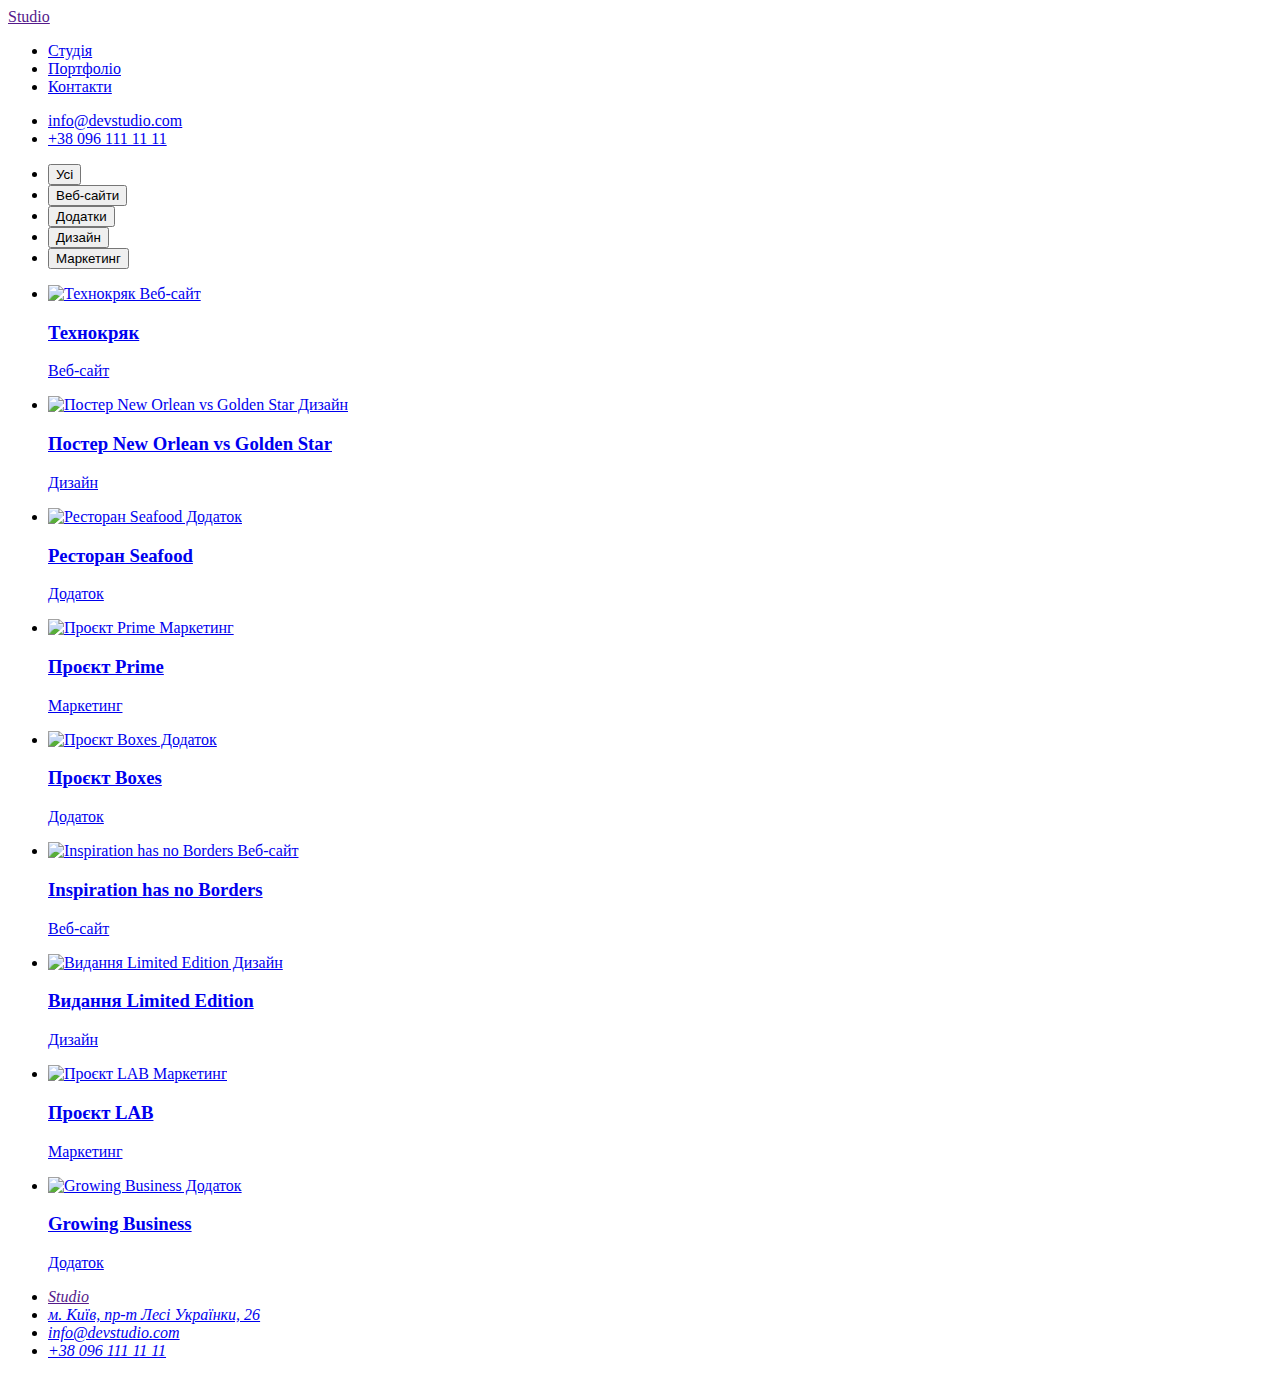
==== portfolio.html @ 8df1107f "Create portfolio.html" ====
<!DOCTYPE html> 
<html lang="uk-UA">
    <head>
        <meta charset="UTF-8"> 
        <meta http-equiv="X-UA-Compatible" content="IE=edge">
        <meta name="viewport" content="width=device-width, initial-scale=1.0">
        <link rel="stylesheet" href="css/styles.css">
        <link href="https://fonts.googleapis.com/css2?family=Raleway:wght@700&family=Roboto:wght@400;500;700;900&display=swap" rel="stylesheet">
        <title>Web Studio (Version 2.1)</title>
    </head>
    <body>
        <header class="upper-line"> 
            <div class="container">
                <a class="upper-button" href="">Studio</a> 
                <nav>
                    <ul class="upper-nav"> 
                        <li><a href="index.html" class="underline-remover" >Студія</a></li>
                        <li><a href="portfolio.html" aria-current="page" class="underline-remover">Портфоліо</a></li>
                        <li><a href="#" class="underline-remover" id="upper-nav-last">Контакти</a></li>
                    </ul>
                </nav>
                <ul class="upper-contact">
                    <li><a href="mailto:info@devstudio.com" class="underline-remover">info@devstudio.com</a></li>
                    <li><a href="tel:+380961111111" class="underline-remover">+38 096 111 11 11</a></li>                
                </ul>
            </div>
        </header>
        <main class="section"> 
            <ul class="main-buttons">
                <li><button type="button">Усі</button></li>
                <li><button type="button">Веб-сайти</button></li>
                <li><button type="button">Додатки</button></li> 
                <li><button type="button">Дизайн</button></li> 
                <li><button type="button">Маркетинг</button></li> 
            </ul>
            <div class="main-pic">
                <div class="container">
                    <ul class="main-pic-list">
                        <li>
                            <a href="#">
                                <img src="images/project_1.jpg" alt="Технокряк Веб-сайт" width="370" height="294">
                                <div>
                                    <h3>Технокряк</h3>
                                    <p>Веб-сайт</p>                                
                                </div>
                            </a>
                        </li>
                        <li>   
                            <a href="#">           
                                <img src="images/project_2.jpg" alt="Постер New Orlean vs Golden Star Дизайн" width="370" height="294">
                                <div>
                                
                                    <h3>Постер New Orlean vs Golden Star</h3>
                                    <p>Дизайн</p>                                                  
                                </div>
                            </a>                                             
                        </li>
                        <li>
                            <a href="#"> 
                                <img src="images/project_3.jpg" alt="Ресторан Seafood Додаток" width="370" height="294">
                                <div>                               
                                        <h3>Ресторан Seafood</h3>
                                        <p>Додаток</p>                                               
                                </div>
                            </a>                    
                        </li>
                        <li>
                            <a href="#"> 
                                <img src="images/project_4.jpg" alt="Проєкт Prime Маркетинг" width="370" height="294">
                                <div>                                
                                        <h3>Проєкт Prime</h3>
                                        <p>Маркетинг</p>                                                 
                                </div>
                            </a>                    
                        </li>
                        <li>
                            <a href="#"> 
                                <img src="images/project_5.jpg" alt="Проєкт Boxes Додаток" width="370" height="294">
                                <div>                              
                                        <h3>Проєкт Boxes</h3>
                                        <p>Додаток</p>                            
                                </div>  
                            </a>                  
                        </li>
                        <li>
                            <a href="#"> 
                                <img src="images/project_6.jpg" alt="Inspiration has no Borders Веб-сайт" width="370" height="294">
                                <div>                           
                                        <h3>Inspiration has no Borders</h3>
                                        <p>Веб-сайт</p>                            
                                </div>
                            </a>                    
                        </li>
                        <li>
                            <a href="#"> 
                                <img src="images/project_7.jpg" alt="Видання Limited Edition Дизайн" width="370" height="294">
                                <div>
                                        <h3>Видання Limited Edition</h3>
                                        <p>Дизайн</p>
                                </div>
                            </a>                    
                        </li>
                        <li>
                            <a href="#"> 
                                <img src="images/project_8.jpg" alt="Проєкт LAB Маркетинг" width="370" height="294">
                                <div>                                
                                        <h3>Проєкт LAB</h3>
                                        <p>Маркетинг</p>                                    
                                </div>
                            </a>                    
                        </li>
                        <li>
                            <a href="#"> 
                                <img src="images/project_9.jpg" alt="Growing Business Додаток" width="370" height="294">
                                <div>                                    
                                        <h3>Growing Business</h3>
                                        <p>Додаток</p>                                    
                                </div>
                            </a>                    
                        </li>
                    </ul>
                </div>
            </div>
        </main>
        <footer class="bottom-line">
            <div class="container">
                <address>
                    <ul class="bottom-contact">
                        <li><a href="" class="bottom-button" >Studio</a></li>
                        <li><a class="bottom-contact-colour-white" href="https://www.google.com/maps/place/%D0%B1%D1%83%D0%BB%D1%8C%D0%B2%D0%B0%D1%80+%D0%9B%D0%B5%D1%81%D1%96+%D0%A3%D0%BA%D1%80%D0%B0%D1%97%D0%BD%D0%BA%D0%B8,+26,+%D0%9A%D0%B8%D1%97%D0%B2,+02000/data=!4m2!3m1!1s0x40d4cf0e033ecbe9:0x57a4dffefec77da0?sa=X&ved=2ahUKEwje3Nikyr7_AhUnposKHWtIDUwQ8gF6BAgIEAI">м. Київ, пр-т Лесі Українки, 26</a></li>
                        <li><a class="bottom-contact-colour-grey" href="mailto:info@devstudio.com" class="underline-remover">info@devstudio.com</a></li>
                        <li><a class="bottom-contact-colour-grey" href="tel:+380961111111">+38 096 111 11 11</a></li>
                    </ul>
                </address> 
            </div>            
        </footer> 
    </body>
</html>
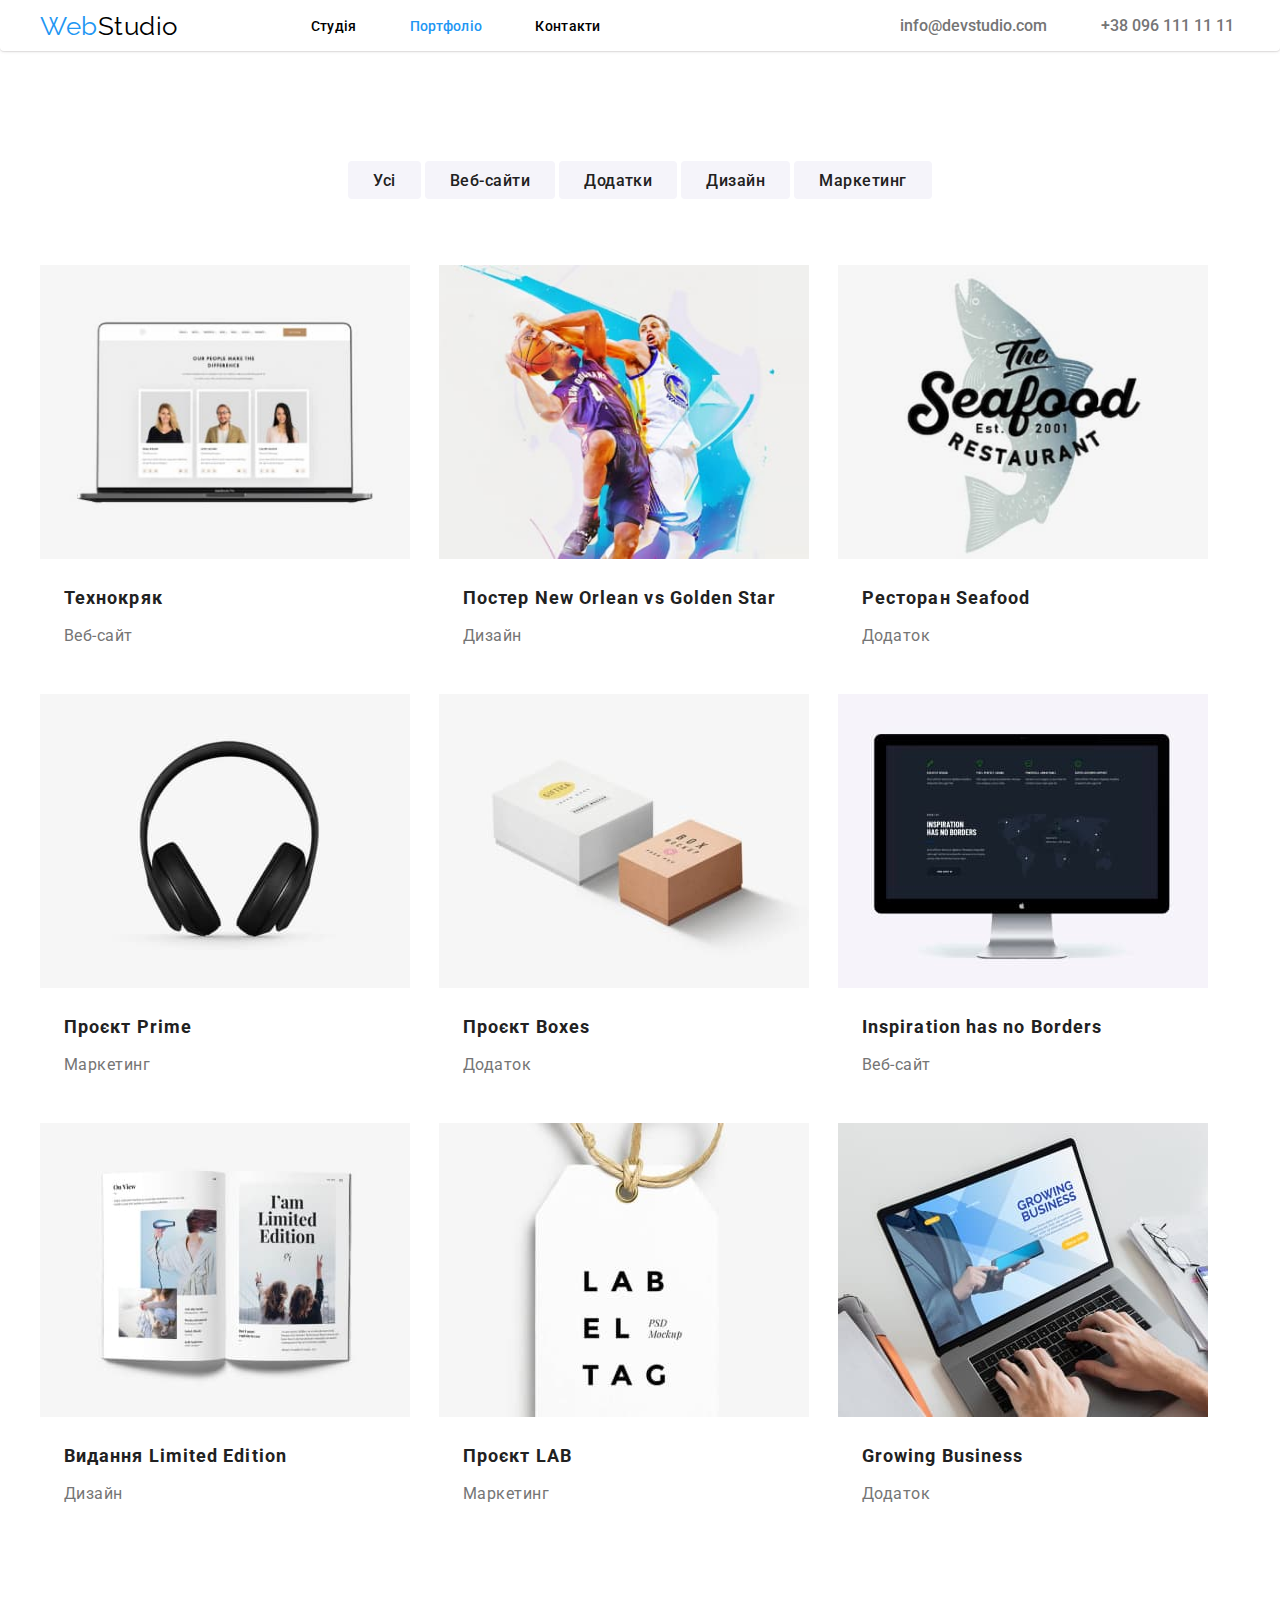
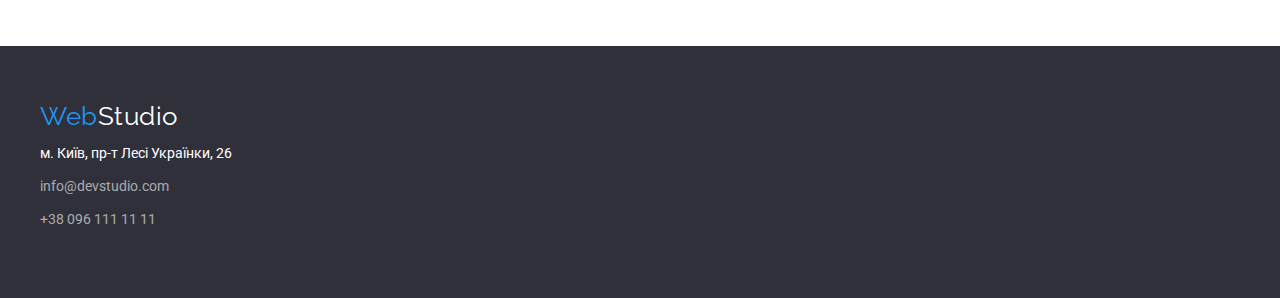
==== commit 5dfeb2a5: "Update portfolio.html" ====
--- a/portfolio.html
+++ b/portfolio.html
@@ -128,7 +128,7 @@
                     <ul class="bottom-contact">
                         <li><a href="" class="bottom-button" >Studio</a></li>
                         <li><a class="bottom-contact-colour-white" href="https://www.google.com/maps/place/%D0%B1%D1%83%D0%BB%D1%8C%D0%B2%D0%B0%D1%80+%D0%9B%D0%B5%D1%81%D1%96+%D0%A3%D0%BA%D1%80%D0%B0%D1%97%D0%BD%D0%BA%D0%B8,+26,+%D0%9A%D0%B8%D1%97%D0%B2,+02000/data=!4m2!3m1!1s0x40d4cf0e033ecbe9:0x57a4dffefec77da0?sa=X&ved=2ahUKEwje3Nikyr7_AhUnposKHWtIDUwQ8gF6BAgIEAI">м. Київ, пр-т Лесі Українки, 26</a></li>
-                        <li><a class="bottom-contact-colour-grey" href="mailto:info@devstudio.com" class="underline-remover">info@devstudio.com</a></li>
+                        <li><a class="bottom-contact-colour-grey" href="mailto:info@devstudio.com">info@devstudio.com</a></li>
                         <li><a class="bottom-contact-colour-grey" href="tel:+380961111111">+38 096 111 11 11</a></li>
                     </ul>
                 </address> 
--- a/css/styles.css
+++ b/css/styles.css
@@ -0,0 +1,355 @@
+/*  Global  */
+body{
+    font-family: 'Roboto', sans-serif;
+    color: var(--black-color);
+    margin: 0;
+    padding: 0;
+    border: 0;
+}
+:root{
+ --main-color: rgba(33, 150, 243, 1);
+ --white-color: #ffffff;
+ --black-color: #000000;
+ --black-grey-color: #212121;
+ --white-grey-color: #757575;
+ --white-bg-color: #F5F4FA;
+ --black-bg-color: #2F303A;
+ --active-button-color: #005ca7;
+}
+h2{ 
+    font-weight: 700;
+    font-size: 36px;
+    line-height: 42px;
+    text-align: center;
+    letter-spacing: 0.03em;
+    color: var(--grey-color)
+}
+
+.container{
+    width: 1200px;
+    display: flex;
+    align-items: center;
+}
+.section{
+    padding:94px 0 94px 0;
+}
+
+/*  Header   */
+.upper-line{
+    position: relative;
+    width: 100%;
+    display: flex;
+    justify-content: center;
+    align-items: center;
+    background: var(--white-color);
+    box-shadow: 0px 1px 3px rgba(90, 77, 77, 0.12), 0px 1px 1px #ECECEC;;
+    border-radius: 0px 0px 4px 4px;
+    
+}
+.upper-button{
+    font-family: 'Raleway';
+    margin-right: 93px;
+    font-size: 26px;
+    text-decoration: none;
+    letter-spacing: 0.02em;
+    color: var(--black-color);
+}
+.upper-button:before {
+    content: 'Web';
+    font-size: 26px;
+    color: var(--main-color);
+}
+
+.upper-nav{
+    font-weight: 500;
+    font-weight: 500;
+    font-size: 14px;
+    letter-spacing: 0.02em;
+}
+.upper-nav li
+{
+    display: flex;
+    display: inline-block;
+    margin-right: 50px;
+}
+.upper-nav li a
+{
+    text-decoration: none;
+    color: var(--black-color);
+}
+.upper-nav li a:hover
+{
+    color: var(--main-color);
+}
+.upper-nav li:last-child a
+{
+    margin-right: 159px;
+}
+.upper-contact
+{
+    font-weight: 500;
+}
+.upper-contact li
+{
+    display: inline-block;
+    margin-left: 50px;
+}
+.upper-contact li a
+{
+    text-decoration: none;
+    color: rgba(117, 117, 117, 1);
+}
+.upper-contact li a:hover
+{
+    color: var(--main-color);
+}
+.underline-remover[aria-current="page"]{
+    color: var(--main-color);
+}
+
+/*  Footer  */
+.bottom-line{
+    display: flex;
+    justify-content: center;
+    align-items: center;
+    width: 100%;
+    height: 252px;
+    background: var(--black-bg-color);
+}
+.bottom-button{
+    font-family: 'Raleway', sans-serif;
+    font-size: 26px;
+    text-decoration: none;
+    letter-spacing: 0.02em;
+    color:  var(--white-color);
+}
+.bottom-button:before {
+    content: 'Web';
+    font-size: 26px;
+    color: var(--main-color);
+}
+.bottom-contact{
+    margin: 0;
+    padding: 0;
+    font-style: normal;
+    list-style-type: none; 
+    color: rgba(255, 255, 255, 0.6);
+}
+.bottom-contact li{
+    font-style: normal;
+    font-weight: 400;
+    font-size: 14px;
+    line-height: 24px;
+    list-style-type: none; 
+    padding-bottom: 9px;
+}
+.bottom-contact-colour-white{
+    color: rgb(255, 255, 255);
+    text-decoration: none;
+}
+.bottom-contact-colour-grey{
+    color: rgba(255, 255, 255, 0.6);
+    text-decoration: none;
+}
+
+/*     index.html      */
+
+.center{
+    position: relative;
+    align-items: center;
+    justify-content: center;
+    background: var(--black-bg-color);
+    text-align: center;  
+    margin-top: -30px;
+}
+.center-title{
+    font-weight: 900;
+    font-size: 44px;
+    line-height: 1.4;
+    white-space: pre;
+    padding-top: 200px;
+    letter-spacing: 0.06em;
+    text-transform: uppercase;
+    color:  var(--white-color);
+}
+.center-button{
+    position: relative;
+    font-family: 'Roboto', sans-serif;
+    font-size: 15px;
+    font-weight: 700;
+    letter-spacing: 0.06em;
+    border: none;
+    box-shadow: 0px 4px 4px rgba(0, 0, 0, 0.15);
+    color:  var(--white-color);
+    width: 216px;
+    height: 50px;
+    margin-bottom: 200px;
+    background: var(--main-color);
+    border-radius: 4px;
+    cursor: pointer;
+}
+.center-button:active{
+    background: var(--active-button-color);
+    box-shadow: 0px 3px 1px rgba(0, 0, 0, 0.1), 0px 1px 2px rgba(0, 0, 0, 0.08), 0px 2px 2px rgba(0, 0, 0, 0.12);
+    color:  var(--white-color);
+}
+.content{
+    display: flex;
+    align-items: center;
+    justify-content: center;
+    list-style-type: none;
+}
+.content-list{
+    align-items: start;
+    padding: 0;
+    margin: 0;
+}
+.content-list li:not(:last-child){
+    margin-right: 30px;
+}
+.content-list li h3{
+    font-weight: 700;
+    font-size: 14px;
+    line-height: 1;
+    letter-spacing: 0.03em;
+    color: var(--grey-color)
+}
+.content-list li p{
+    font-weight: 400;
+    font-size: 14px;
+    line-height: 1.8;
+    letter-spacing: 0.03em;
+    color: var(--white-grey-color);
+}
+
+.pictures-work{
+    display: flex;
+    justify-content: center;
+    margin: 0;
+}
+.pictures-work-list{
+    list-style-type: none;
+    margin: 0;
+    padding: 0;
+
+}
+.pictures-work-list li:not(:last-child){
+    margin-right: auto;
+}
+.section-workers{
+    background: var(--white-bg-color);
+}
+.workers{
+    display: flex;
+    align-items: center;
+    justify-content: center;
+    list-style-type: none;
+}
+.workers-list{
+    padding: 0;
+    margin: 0;
+    list-style-type: none;
+}
+
+.workers-list li{
+    box-shadow: 0px 1px 3px rgba(0, 0, 0, 0.12), 0px 1px 1px rgba(0, 0, 0, 0.14), 0px 2px 1px rgba(0, 0, 0, 0.2);
+    border-radius: 0px 0px 4px 4px;
+    background:  var(--white-color);
+    display: inline-block;
+    text-align: center;
+}
+.workers-list li:not(:last-child){
+    margin-right: auto;
+}
+.workers-list li h3{
+    color: var(--black-grey-color);
+    font-size: 16px;
+    font-weight: 500;
+    letter-spacing: 0.48px; 
+}
+.workers-list li p{
+    color: var(--white-grey-color);
+    font-size: 16px;
+    letter-spacing: 0.48px 
+}
+
+/*       portpolio.html          */
+
+
+.main-buttons{
+    text-align: center;
+    padding: 0 0 50px 0;
+}
+.content-list{
+    list-style-type: none;
+}
+.main-buttons li{
+    width: auto; 
+    display: inline-block;
+}
+.main-buttons li button{
+    font-family: 'Roboto', sans-serif; 
+    width: auto;
+    height: 38px;
+    padding-right: 25px;
+    padding-left: 25px;
+    background: var(--white-bg-color);
+    border-radius: 4px;
+    cursor: pointer;
+    border: none;
+    font-weight: 500;
+    font-size: 16px;
+    text-align: center;    
+    letter-spacing: 0.48px;
+    color: var(--black-grey-color); 
+}
+.main-buttons button:hover{
+    background: var(--main-color);
+    box-shadow: 0px 3px 1px rgba(0, 0, 0, 0.1), 0px 1px 2px rgba(0, 0, 0, 0.08), 0px 2px 2px rgba(0, 0, 0, 0.12);
+    color:  var(--white-color);
+}
+.main-buttons button:active{
+    background: var(--active-button-color);
+    box-shadow: 0px 3px 1px rgba(0, 0, 0, 0.1), 0px 1px 2px rgba(0, 0, 0, 0.08), 0px 2px 2px rgba(0, 0, 0, 0.12);
+    color:  var(--white-color);
+}
+
+.main-pic{
+    display: flex;
+    align-items: center;
+    justify-content: center;
+}
+.main-pic-list{
+    list-style-type: none;
+    padding: 0;
+    margin: 0;
+}
+.main-pic-list li{
+    display: inline-block;
+    border-radius: 0px 0px 4px 4px;
+    background:  var(--white-color);
+    margin-right: 25px;
+    margin-bottom: 25px;
+}
+
+.main-pic-list li a div{
+    text-align: left;
+    margin: 24px; 
+}
+.main-pic-list li a div h3{
+    font-family: 'Roboto', sans-serif;
+    color: var(--black-grey-color);
+    font-size: 18px;
+    font-weight: 700;
+    letter-spacing: 1.08px; 
+}
+.main-pic-list li a div p{
+    font-family: 'Roboto', sans-serif;
+    color: var(--white-grey-color);
+    font-size: 16px;
+    letter-spacing: 0.48px; 
+}
+.main-pic-list li a{
+    font-family: 'Roboto', sans-serif;
+    text-decoration: none;
+}
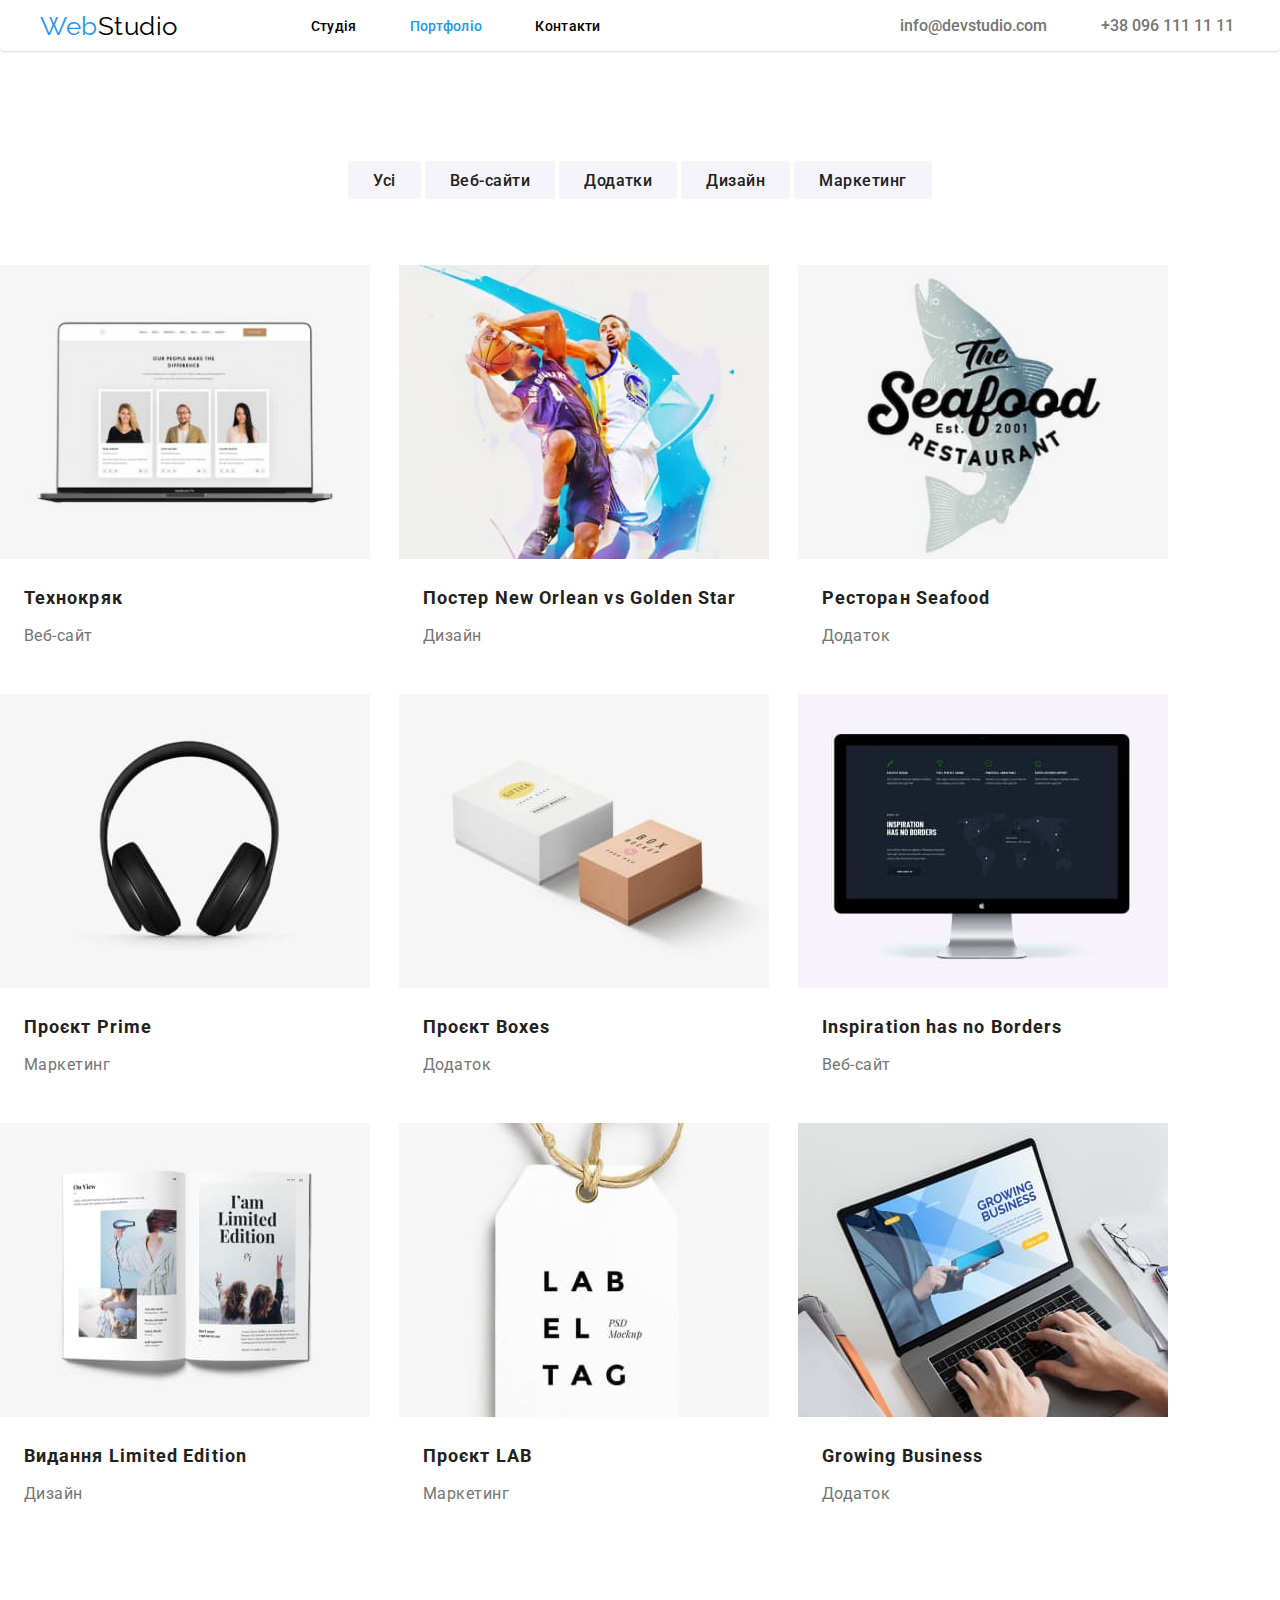
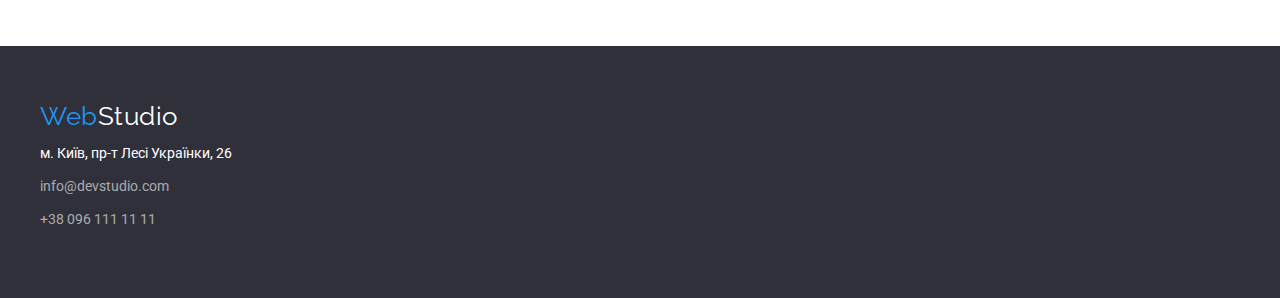
==== commit 1d72eaf2: "Update portfolio.html" ====
--- a/portfolio.html
+++ b/portfolio.html
@@ -10,7 +10,7 @@
     </head>
     <body>
         <header class="upper-line"> 
-            <div class="container">
+            <div class="container flex-inline">
                 <a class="upper-button" href="">Studio</a> 
                 <nav>
                     <ul class="upper-nav"> 
@@ -26,16 +26,15 @@
             </div>
         </header>
         <main class="section"> 
-            <ul class="main-buttons">
+            <ul class="main-buttons ">
                 <li><button type="button">Усі</button></li>
                 <li><button type="button">Веб-сайти</button></li>
                 <li><button type="button">Додатки</button></li> 
                 <li><button type="button">Дизайн</button></li> 
                 <li><button type="button">Маркетинг</button></li> 
             </ul>
-            <div class="main-pic">
-                <div class="container">
-                    <ul class="main-pic-list">
+                <div class="container ">
+                    <ul class="main-pic-list flex-list-warp">
                         <li>
                             <a href="#">
                                 <img src="images/project_1.jpg" alt="Технокряк Веб-сайт" width="370" height="294">
@@ -120,7 +119,6 @@
                         </li>
                     </ul>
                 </div>
-            </div>
         </main>
         <footer class="bottom-line">
             <div class="container">
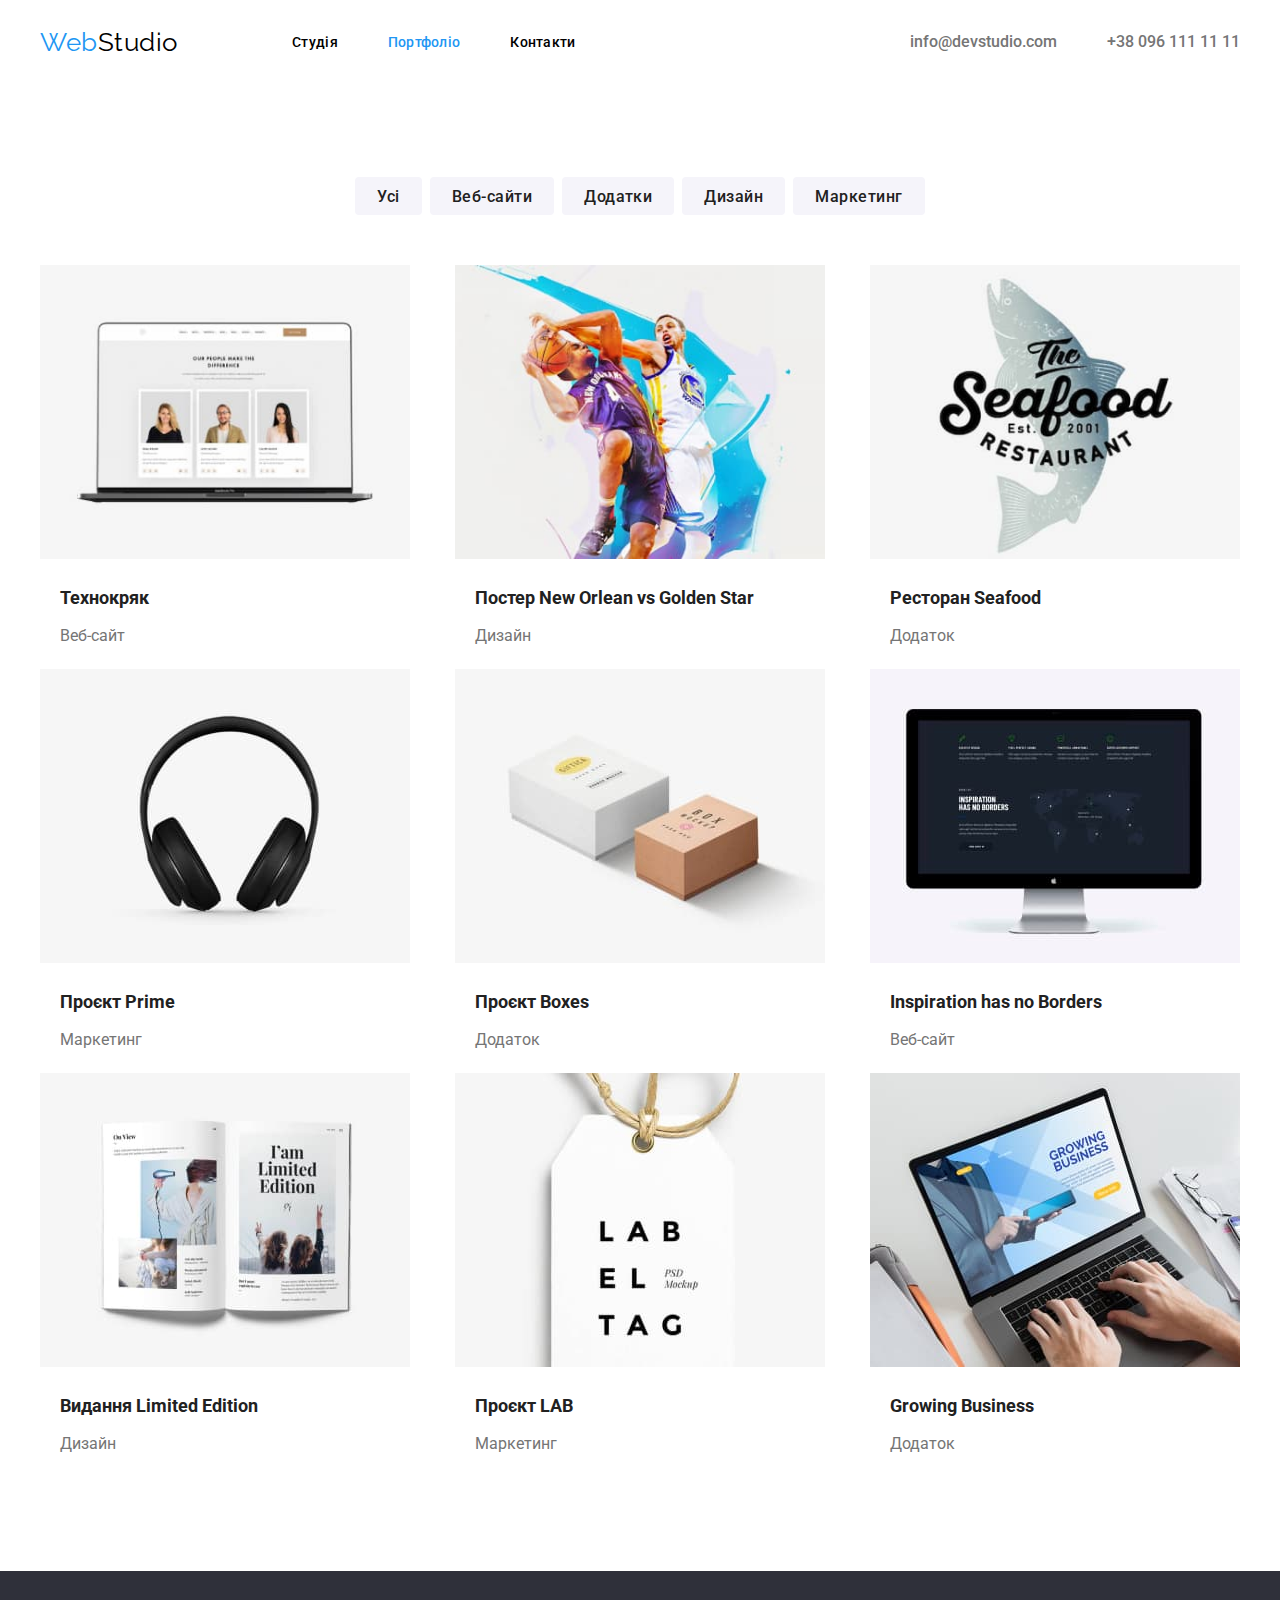
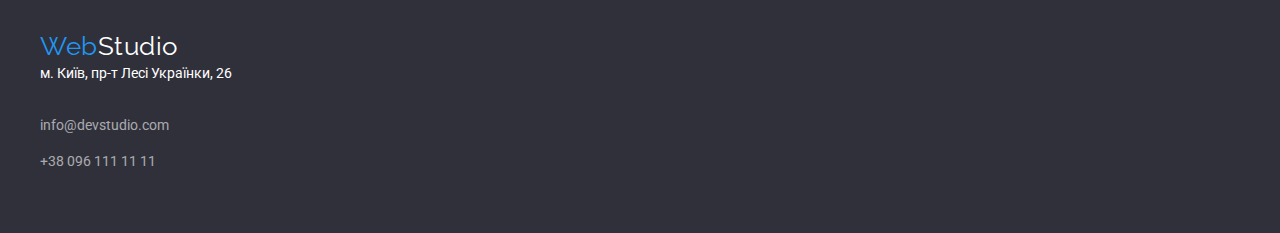
==== commit c9d34068: "Update portfolio.html" ====
--- a/portfolio.html
+++ b/portfolio.html
@@ -25,15 +25,18 @@
                 </ul>
             </div>
         </header>
-        <main class="section"> 
-            <ul class="main-buttons ">
-                <li><button type="button">Усі</button></li>
-                <li><button type="button">Веб-сайти</button></li>
-                <li><button type="button">Додатки</button></li> 
-                <li><button type="button">Дизайн</button></li> 
-                <li><button type="button">Маркетинг</button></li> 
-            </ul>
-                <div class="container ">
+        <main> 
+            <section class="section ">
+                <div class="container">
+                    <ul class="main-buttons ">
+                        <li><button type="button">Усі</button></li>
+                        <li><button type="button">Веб-сайти</button></li>
+                        <li><button type="button">Додатки</button></li> 
+                        <li><button type="button">Дизайн</button></li> 
+                        <li><button type="button">Маркетинг</button></li> 
+                    </ul>
+                </div>
+                <div class="container">
                     <ul class="main-pic-list flex-list-warp">
                         <li>
                             <a href="#">
@@ -47,8 +50,7 @@
                         <li>   
                             <a href="#">           
                                 <img src="images/project_2.jpg" alt="Постер New Orlean vs Golden Star Дизайн" width="370" height="294">
-                                <div>
-                                
+                                <div>                
                                     <h3>Постер New Orlean vs Golden Star</h3>
                                     <p>Дизайн</p>                                                  
                                 </div>
@@ -58,8 +60,8 @@
                             <a href="#"> 
                                 <img src="images/project_3.jpg" alt="Ресторан Seafood Додаток" width="370" height="294">
                                 <div>                               
-                                        <h3>Ресторан Seafood</h3>
-                                        <p>Додаток</p>                                               
+                                    <h3>Ресторан Seafood</h3>
+                                    <p>Додаток</p>                                               
                                 </div>
                             </a>                    
                         </li>
@@ -67,8 +69,8 @@
                             <a href="#"> 
                                 <img src="images/project_4.jpg" alt="Проєкт Prime Маркетинг" width="370" height="294">
                                 <div>                                
-                                        <h3>Проєкт Prime</h3>
-                                        <p>Маркетинг</p>                                                 
+                                    <h3>Проєкт Prime</h3>
+                                    <p>Маркетинг</p>                                                 
                                 </div>
                             </a>                    
                         </li>
@@ -76,8 +78,8 @@
                             <a href="#"> 
                                 <img src="images/project_5.jpg" alt="Проєкт Boxes Додаток" width="370" height="294">
                                 <div>                              
-                                        <h3>Проєкт Boxes</h3>
-                                        <p>Додаток</p>                            
+                                    <h3>Проєкт Boxes</h3>
+                                    <p>Додаток</p>                            
                                 </div>  
                             </a>                  
                         </li>
@@ -85,8 +87,8 @@
                             <a href="#"> 
                                 <img src="images/project_6.jpg" alt="Inspiration has no Borders Веб-сайт" width="370" height="294">
                                 <div>                           
-                                        <h3>Inspiration has no Borders</h3>
-                                        <p>Веб-сайт</p>                            
+                                    <h3>Inspiration has no Borders</h3>
+                                    <p>Веб-сайт</p>                            
                                 </div>
                             </a>                    
                         </li>
@@ -94,8 +96,8 @@
                             <a href="#"> 
                                 <img src="images/project_7.jpg" alt="Видання Limited Edition Дизайн" width="370" height="294">
                                 <div>
-                                        <h3>Видання Limited Edition</h3>
-                                        <p>Дизайн</p>
+                                    <h3>Видання Limited Edition</h3>
+                                    <p>Дизайн</p>
                                 </div>
                             </a>                    
                         </li>
@@ -103,8 +105,8 @@
                             <a href="#"> 
                                 <img src="images/project_8.jpg" alt="Проєкт LAB Маркетинг" width="370" height="294">
                                 <div>                                
-                                        <h3>Проєкт LAB</h3>
-                                        <p>Маркетинг</p>                                    
+                                    <h3>Проєкт LAB</h3>
+                                    <p>Маркетинг</p>                                    
                                 </div>
                             </a>                    
                         </li>
@@ -112,19 +114,20 @@
                             <a href="#"> 
                                 <img src="images/project_9.jpg" alt="Growing Business Додаток" width="370" height="294">
                                 <div>                                    
-                                        <h3>Growing Business</h3>
-                                        <p>Додаток</p>                                    
+                                    <h3>Growing Business</h3>
+                                    <p>Додаток</p>                                    
                                 </div>
                             </a>                    
                         </li>
                     </ul>
                 </div>
+            </section>
         </main>
         <footer class="bottom-line">
-            <div class="container">
+            <div class="container flex-column-inline">
+                <a href="" class="bottom-button">Studio</a>
                 <address>
                     <ul class="bottom-contact">
-                        <li><a href="" class="bottom-button" >Studio</a></li>
                         <li><a class="bottom-contact-colour-white" href="https://www.google.com/maps/place/%D0%B1%D1%83%D0%BB%D1%8C%D0%B2%D0%B0%D1%80+%D0%9B%D0%B5%D1%81%D1%96+%D0%A3%D0%BA%D1%80%D0%B0%D1%97%D0%BD%D0%BA%D0%B8,+26,+%D0%9A%D0%B8%D1%97%D0%B2,+02000/data=!4m2!3m1!1s0x40d4cf0e033ecbe9:0x57a4dffefec77da0?sa=X&ved=2ahUKEwje3Nikyr7_AhUnposKHWtIDUwQ8gF6BAgIEAI">м. Київ, пр-т Лесі Українки, 26</a></li>
                         <li><a class="bottom-contact-colour-grey" href="mailto:info@devstudio.com">info@devstudio.com</a></li>
                         <li><a class="bottom-contact-colour-grey" href="tel:+380961111111">+38 096 111 11 11</a></li>
--- a/css/styles.css
+++ b/css/styles.css
@@ -2,19 +2,19 @@
 body{
     font-family: 'Roboto', sans-serif;
     color: var(--black-color);
-    margin: 0;
-    padding: 0;
-    border: 0;
+    margin: 0px;
+    padding: 0px;
+    border: 0px;
 }
 :root{
- --main-color: rgba(33, 150, 243, 1);
- --white-color: #ffffff;
- --black-color: #000000;
- --black-grey-color: #212121;
- --white-grey-color: #757575;
- --white-bg-color: #F5F4FA;
- --black-bg-color: #2F303A;
- --active-button-color: #005ca7;
+    --main-color: rgba(33, 150, 243, 1);
+    --white-color: #ffffff;
+    --black-color: #000000;
+    --black-grey-color: #212121;
+    --white-grey-color: #757575;
+    --white-bg-color: #F5F4FA;
+    --black-bg-color: #2F303A;
+    --active-button-color: #005ca7;
 }
 h2{ 
     font-weight: 700;
@@ -22,33 +22,47 @@
     line-height: 42px;
     text-align: center;
     letter-spacing: 0.03em;
-    color: var(--grey-color)
+    color: var(--grey-color);
+    padding: 0;
+    margin: 0 0 50px 0;
 }
 
 .container{
     width: 1200px;
-    display: flex;
+    padding: 0 15px;
+    margin: 0 auto;
+}
+.flex-inline{
+    display: flex;
+    justify-content: space-between;
     align-items: center;
 }
+.flex-column{
+    display: flex;
+    align-items: center;
+    flex-direction: column;
+}
+.flex-list-warp{
+    display: flex;
+    align-items: center;
+    flex-wrap: wrap;
+}
+
+
 .section{
-    padding:94px 0 94px 0;
+    padding: 94px 0;
 }
 
 /*  Header   */
 .upper-line{
-    position: relative;
-    width: 100%;
-    display: flex;
-    justify-content: center;
-    align-items: center;
+    padding: 0;
+    margin: 0;
     background: var(--white-color);
-    box-shadow: 0px 1px 3px rgba(90, 77, 77, 0.12), 0px 1px 1px #ECECEC;;
-    border-radius: 0px 0px 4px 4px;
-    
 }
 .upper-button{
     font-family: 'Raleway';
-    margin-right: 93px;
+    padding: 23px 0;
+    margin-right: 0;
     font-size: 26px;
     text-decoration: none;
     letter-spacing: 0.02em;
@@ -61,41 +75,48 @@
 }
 
 .upper-nav{
-    font-weight: 500;
+    display: flex;
+    padding: 0;
+    margin: 0;
     font-weight: 500;
     font-size: 14px;
-    letter-spacing: 0.02em;
+    letter-spacing: 0.02em;    
 }
 .upper-nav li
 {
-    display: flex;
-    display: inline-block;
-    margin-right: 50px;
+    display: flex;/*При видаленні "display: flex" не зникає крапки перед лі*/
+    margin: 0 50px 0 0;
+}
+.upper-nav li:last-child
+{
+    margin: 0 170px 0 0;
 }
 .upper-nav li a
 {
     text-decoration: none;
+    padding: 32px 0;
     color: var(--black-color);
 }
 .upper-nav li a:hover
 {
     color: var(--main-color);
 }
-.upper-nav li:last-child a
-{
-    margin-right: 159px;
-}
 .upper-contact
 {
+    padding: 0;
+    margin: 0;
     font-weight: 500;
+    display: flex;
+    text-decoration: none;
 }
 .upper-contact li
 {
-    display: inline-block;
+    display: flex;
     margin-left: 50px;
 }
 .upper-contact li a
 {
+    padding: 32px 0;
     text-decoration: none;
     color: rgba(117, 117, 117, 1);
 }
@@ -111,17 +132,18 @@
 .bottom-line{
     display: flex;
     justify-content: center;
-    align-items: center;
-    width: 100%;
-    height: 252px;
+    margin: 0;
+    padding: 60px 0;
     background: var(--black-bg-color);
 }
 .bottom-button{
     font-family: 'Raleway', sans-serif;
     font-size: 26px;
     text-decoration: none;
+    margin: 0;
+    padding: 0;
     letter-spacing: 0.02em;
-    color:  var(--white-color);
+    color: var(--white-color);
 }
 .bottom-button:before {
     content: 'Web';
@@ -140,8 +162,15 @@
     font-weight: 400;
     font-size: 14px;
     line-height: 24px;
-    list-style-type: none; 
     padding-bottom: 9px;
+    margin: 0;
+    padding: 0;
+}
+.bottom-contact li:not(:last-child){
+    margin: 0 0 12px 0;
+}
+.bottom-contact li:first-child{
+    margin: 0 0 28px 0;
 }
 .bottom-contact-colour-white{
     color: rgb(255, 255, 255);
@@ -155,35 +184,34 @@
 /*     index.html      */
 
 .center{
-    position: relative;
-    align-items: center;
-    justify-content: center;
+    margin: 0;
+    padding: 200px 0;
     background: var(--black-bg-color);
-    text-align: center;  
-    margin-top: -30px;
 }
 .center-title{
+    padding: 0 0 30px 0;
+    margin: 0;
+    width: 696px;
     font-weight: 900;
     font-size: 44px;
     line-height: 1.4;
-    white-space: pre;
-    padding-top: 200px;
     letter-spacing: 0.06em;
+    text-align: center;
     text-transform: uppercase;
-    color:  var(--white-color);
+    color: var(--white-color);
 }
 .center-button{
-    position: relative;
+    padding: 0;
+    margin: 0;
     font-family: 'Roboto', sans-serif;
     font-size: 15px;
     font-weight: 700;
     letter-spacing: 0.06em;
     border: none;
     box-shadow: 0px 4px 4px rgba(0, 0, 0, 0.15);
-    color:  var(--white-color);
+    color: var(--white-color);
     width: 216px;
     height: 50px;
-    margin-bottom: 200px;
     background: var(--main-color);
     border-radius: 4px;
     cursor: pointer;
@@ -193,21 +221,24 @@
     box-shadow: 0px 3px 1px rgba(0, 0, 0, 0.1), 0px 1px 2px rgba(0, 0, 0, 0.08), 0px 2px 2px rgba(0, 0, 0, 0.12);
     color:  var(--white-color);
 }
-.content{
-    display: flex;
-    align-items: center;
-    justify-content: center;
-    list-style-type: none;
+.content h2{
+    display: none;
 }
 .content-list{
-    align-items: start;
-    padding: 0;
-    margin: 0;
-}
-.content-list li:not(:last-child){
-    margin-right: 30px;
+    display: flex;
+    padding: 0;
+    margin: 0;
+    list-style-type: none;
+}
+.content-list li{
+    width: 270px;
+}
+.content-list li:not(:first-child){
+    margin-left: auto;
 }
 .content-list li h3{
+    padding: 0;
+    margin: 0 0 10px 0;
     font-weight: 700;
     font-size: 14px;
     line-height: 1;
@@ -215,6 +246,8 @@
     color: var(--grey-color)
 }
 .content-list li p{
+    padding: 0;
+    margin: 0;
     font-weight: 400;
     font-size: 14px;
     line-height: 1.8;
@@ -223,15 +256,11 @@
 }
 
 .pictures-work{
-    display: flex;
     justify-content: center;
-    margin: 0;
 }
 .pictures-work-list{
-    list-style-type: none;
-    margin: 0;
-    padding: 0;
-
+    display: flex;
+    list-style-type: none;
 }
 .pictures-work-list li:not(:last-child){
     margin-right: auto;
@@ -239,13 +268,9 @@
 .section-workers{
     background: var(--white-bg-color);
 }
-.workers{
-    display: flex;
-    align-items: center;
-    justify-content: center;
-    list-style-type: none;
-}
+
 .workers-list{
+    display: flex;
     padding: 0;
     margin: 0;
     list-style-type: none;
@@ -253,9 +278,9 @@
 
 .workers-list li{
     box-shadow: 0px 1px 3px rgba(0, 0, 0, 0.12), 0px 1px 1px rgba(0, 0, 0, 0.14), 0px 2px 1px rgba(0, 0, 0, 0.2);
+    width: 270px;
     border-radius: 0px 0px 4px 4px;
     background:  var(--white-color);
-    display: inline-block;
     text-align: center;
 }
 .workers-list li:not(:last-child){
@@ -266,33 +291,36 @@
     font-size: 16px;
     font-weight: 500;
     letter-spacing: 0.48px; 
+    padding: 0;
+    margin: 30px 0 10px 0;
 }
 .workers-list li p{
     color: var(--white-grey-color);
     font-size: 16px;
-    letter-spacing: 0.48px 
+    letter-spacing: 0.48px; 
+    padding: 0;
+    margin: 0 0 30px 0;
 }
 
 /*       portpolio.html          */
 
 
 .main-buttons{
-    text-align: center;
+    display: flex;
+    justify-content: center;
     padding: 0 0 50px 0;
-}
-.content-list{
-    list-style-type: none;
-}
-.main-buttons li{
-    width: auto; 
-    display: inline-block;
+    margin: 0;
+    list-style-type: none;
+}
+.main-buttons li:not(:last-child){
+    margin: 0 8px 0 0;
 }
 .main-buttons li button{
     font-family: 'Roboto', sans-serif; 
     width: auto;
     height: 38px;
-    padding-right: 25px;
-    padding-left: 25px;
+    padding-right: 22px;
+    padding-left: 22px;
     background: var(--white-bg-color);
     border-radius: 4px;
     cursor: pointer;
@@ -325,29 +353,32 @@
     margin: 0;
 }
 .main-pic-list li{
-    display: inline-block;
     border-radius: 0px 0px 4px 4px;
+    width: 370px;
     background:  var(--white-color);
-    margin-right: 25px;
-    margin-bottom: 25px;
-}
-
+
+    margin-bottom:30px;
+}
+.main-pic-list li{
+    margin: 0 0 0 0;
+}
+.main-pic-list li:not(:nth-child(3n)){
+    margin: 0 auto 0 0;
+}
 .main-pic-list li a div{
     text-align: left;
-    margin: 24px; 
+    margin: 24px 20px; 
 }
 .main-pic-list li a div h3{
     font-family: 'Roboto', sans-serif;
     color: var(--black-grey-color);
     font-size: 18px;
     font-weight: 700;
-    letter-spacing: 1.08px; 
 }
 .main-pic-list li a div p{
     font-family: 'Roboto', sans-serif;
     color: var(--white-grey-color);
     font-size: 16px;
-    letter-spacing: 0.48px; 
 }
 .main-pic-list li a{
     font-family: 'Roboto', sans-serif;
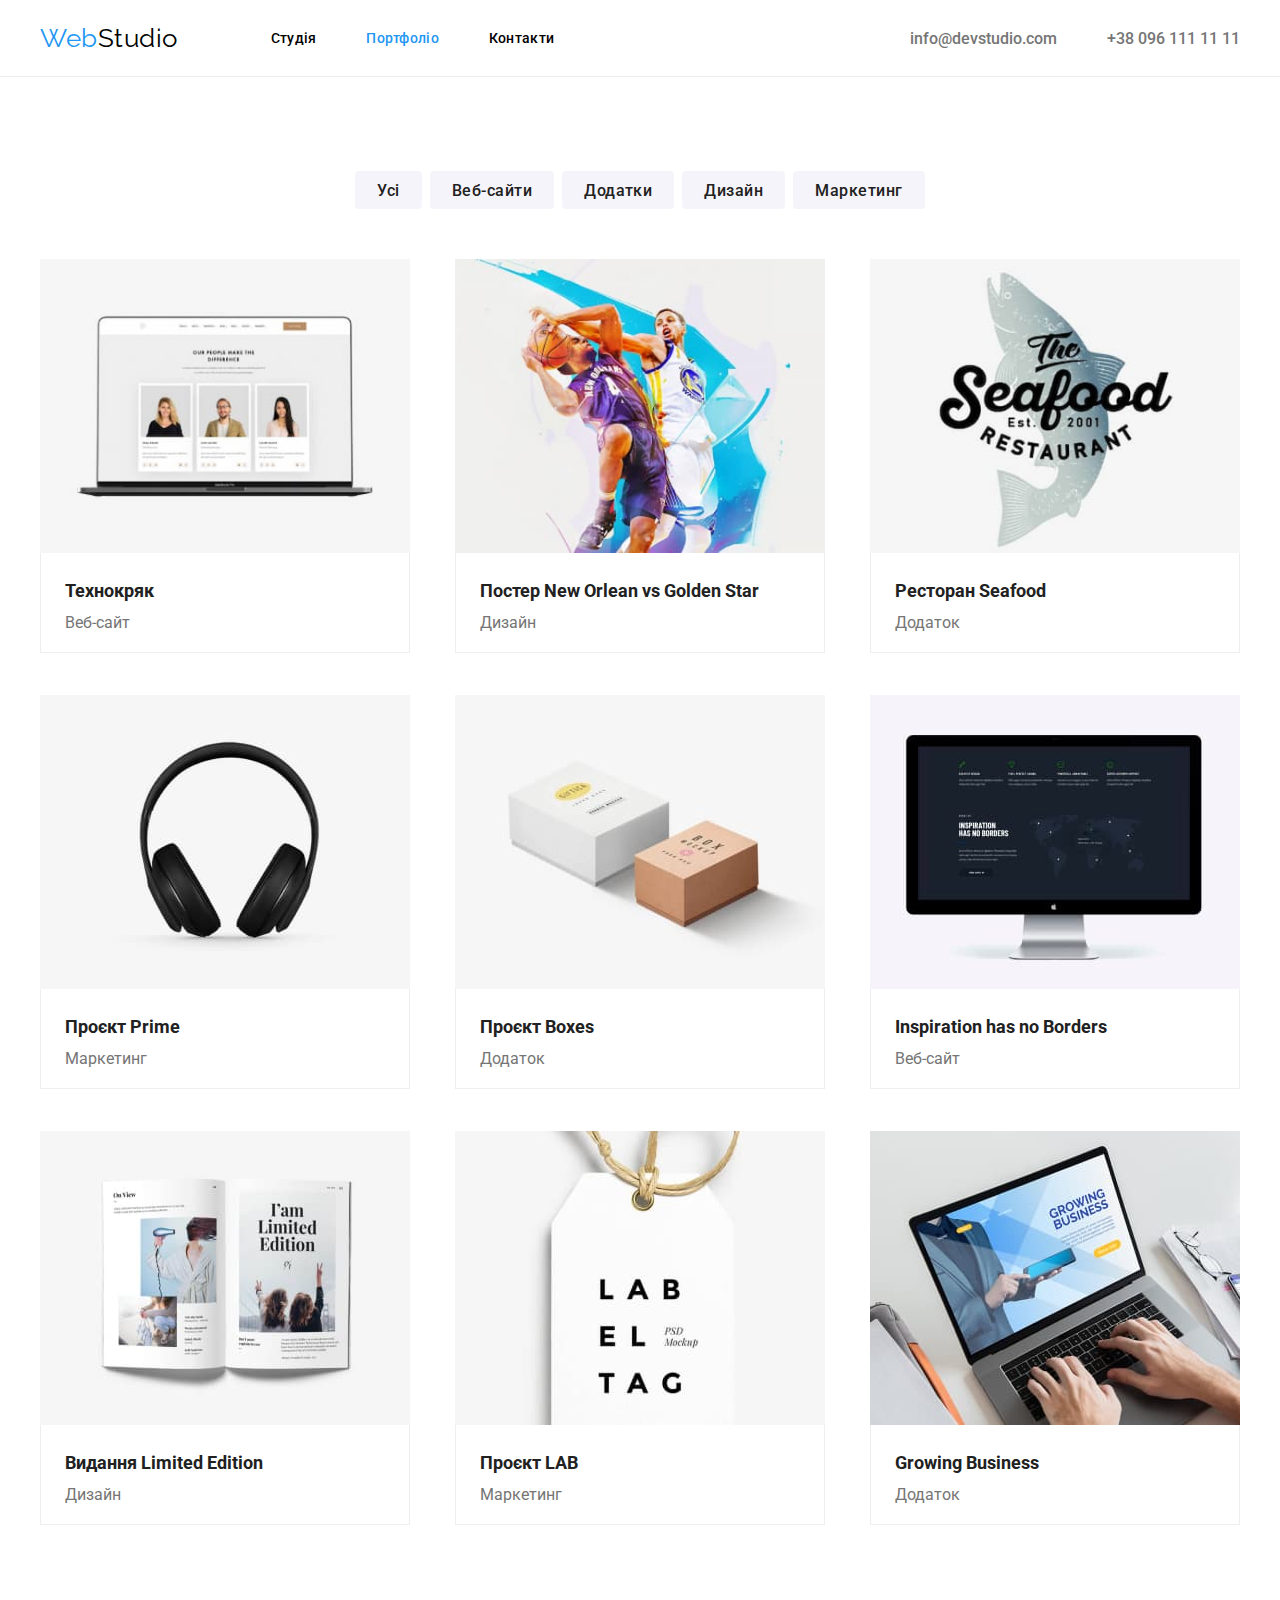
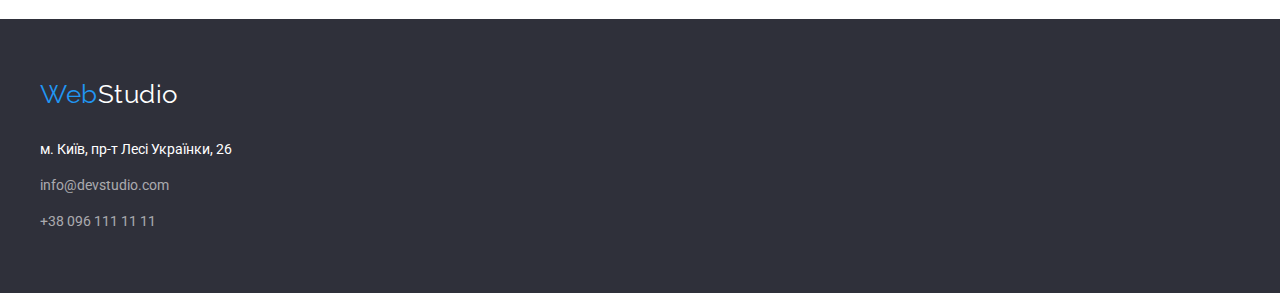
==== commit a8ef7e8c: "Update portfolio.html" ====
--- a/portfolio.html
+++ b/portfolio.html
@@ -26,17 +26,15 @@
             </div>
         </header>
         <main> 
-            <section class="section ">
+            <section class="section">
                 <div class="container">
-                    <ul class="main-buttons ">
+                    <ul class="main-buttons">
                         <li><button type="button">Усі</button></li>
                         <li><button type="button">Веб-сайти</button></li>
                         <li><button type="button">Додатки</button></li> 
                         <li><button type="button">Дизайн</button></li> 
                         <li><button type="button">Маркетинг</button></li> 
                     </ul>
-                </div>
-                <div class="container">
                     <ul class="main-pic-list flex-list-warp">
                         <li>
                             <a href="#">
--- a/css/styles.css
+++ b/css/styles.css
@@ -1,12 +1,14 @@
-/*  Global  */
-body{
+                            /*  Global  */
+body
+{
     font-family: 'Roboto', sans-serif;
     color: var(--black-color);
     margin: 0px;
     padding: 0px;
     border: 0px;
 }
-:root{
+:root
+{
     --main-color: rgba(33, 150, 243, 1);
     --white-color: #ffffff;
     --black-color: #000000;
@@ -16,7 +18,11 @@
     --black-bg-color: #2F303A;
     --active-button-color: #005ca7;
 }
-h2{ 
+img{
+    display:block;
+}
+h2
+{
     font-weight: 700;
     font-size: 36px;
     line-height: 42px;
@@ -26,55 +32,83 @@
     padding: 0;
     margin: 0 0 50px 0;
 }
-
-.container{
+.visually-hidden 
+{
+    position: absolute;
+    width: 1px;
+    height: 1px;
+    margin: -1px;
+    border: 0;
+    padding: 0;    
+    white-space: nowrap;
+    clip-path: inset(100%);
+    clip: rect(0 0 0 0);
+    overflow: hidden;
+}
+.container
+{
     width: 1200px;
     padding: 0 15px;
     margin: 0 auto;
 }
-.flex-inline{
-    display: flex;
-    justify-content: space-between;
+.flex-inline
+{
+    display: flex;
     align-items: center;
 }
-.flex-column{
+.flex-column-center
+{
     display: flex;
     align-items: center;
     flex-direction: column;
 }
-.flex-list-warp{
+.flex-column-inline
+{
+    display: flex;
+    flex-direction: column;
+}
+.flex-list-warp
+{
     display: flex;
     align-items: center;
     flex-wrap: wrap;
 }
-
-
-.section{
+.section
+{
     padding: 94px 0;
 }
-
-/*  Header   */
-.upper-line{
-    padding: 0;
-    margin: 0;
+.one-tab
+{
+    padding: 94px 0 0 0;
+}
+
+                            /*  Header   */
+.upper-line
+{
+    padding: 0;
+    margin: 0;
+    border-bottom: 1px solid #ECECEC;
     background: var(--white-color);
 }
-.upper-button{
+.upper-button
+{
     font-family: 'Raleway';
     padding: 23px 0;
-    margin-right: 0;
+    margin-right: 93px;
     font-size: 26px;
     text-decoration: none;
     letter-spacing: 0.02em;
     color: var(--black-color);
 }
-.upper-button:before {
+.upper-button:before
+{
     content: 'Web';
     font-size: 26px;
     color: var(--main-color);
 }
 
-.upper-nav{
+.upper-nav
+{
     display: flex;
     padding: 0;
     margin: 0;
@@ -84,12 +118,12 @@
 }
 .upper-nav li
 {
-    display: flex;/*При видаленні "display: flex" не зникає крапки перед лі*/
+    list-style-type: none;
     margin: 0 50px 0 0;
 }
 .upper-nav li:last-child
 {
-    margin: 0 170px 0 0;
+    margin: 0;
 }
 .upper-nav li a
 {
@@ -105,15 +139,20 @@
 {
     padding: 0;
     margin: 0;
+    margin-left: auto;
     font-weight: 500;
     display: flex;
     text-decoration: none;
 }
 .upper-contact li
 {
-    display: flex;
+    list-style-type: none;
     margin-left: 50px;
 }
+.upper-contact li:first-child
+{
+    margin: 0;
+}
 .upper-contact li a
 {
     padding: 32px 0;
@@ -124,33 +163,36 @@
 {
     color: var(--main-color);
 }
-.underline-remover[aria-current="page"]{
+.underline-remover[aria-current="page"]
+{
     color: var(--main-color);
 }
 
-/*  Footer  */
-.bottom-line{
-    display: flex;
-    justify-content: center;
+                            /*  Footer  */
+.bottom-line
+{    
     margin: 0;
     padding: 60px 0;
     background: var(--black-bg-color);
 }
-.bottom-button{
+.bottom-button
+{
     font-family: 'Raleway', sans-serif;
     font-size: 26px;
     text-decoration: none;
-    margin: 0;
+    margin: 0 0 28px 0;
     padding: 0;
     letter-spacing: 0.02em;
     color: var(--white-color);
 }
-.bottom-button:before {
+.bottom-button:before 
+{
     content: 'Web';
     font-size: 26px;
     color: var(--main-color);
 }
-.bottom-contact{
+.bottom-contact
+{
     margin: 0;
     padding: 0;
     font-style: normal;
@@ -166,31 +208,32 @@
     margin: 0;
     padding: 0;
 }
-.bottom-contact li:not(:last-child){
+.bottom-contact li:not(:last-child)
+{
     margin: 0 0 12px 0;
-}
-.bottom-contact li:first-child{
-    margin: 0 0 28px 0;
-}
-.bottom-contact-colour-white{
+    
+}
+.bottom-contact-colour-white
+{
     color: rgb(255, 255, 255);
     text-decoration: none;
 }
-.bottom-contact-colour-grey{
+.bottom-contact-colour-grey
+{
     color: rgba(255, 255, 255, 0.6);
     text-decoration: none;
 }
-
-/*     index.html      */
-
-.center{
+                                /*     index.html      */
+.center
+{
     margin: 0;
     padding: 200px 0;
     background: var(--black-bg-color);
 }
-.center-title{
-    padding: 0 0 30px 0;
-    margin: 0;
+.center-title
+{
+    padding: 0;
+    margin: 0 0 30px 0;
     width: 696px;
     font-weight: 900;
     font-size: 44px;
@@ -200,7 +243,8 @@
     text-transform: uppercase;
     color: var(--white-color);
 }
-.center-button{
+.center-button
+{
     padding: 0;
     margin: 0;
     font-family: 'Roboto', sans-serif;
@@ -216,27 +260,30 @@
     border-radius: 4px;
     cursor: pointer;
 }
-.center-button:active{
+.center-button:active
+{
     background: var(--active-button-color);
     box-shadow: 0px 3px 1px rgba(0, 0, 0, 0.1), 0px 1px 2px rgba(0, 0, 0, 0.08), 0px 2px 2px rgba(0, 0, 0, 0.12);
     color:  var(--white-color);
 }
-.content h2{
-    display: none;
-}
-.content-list{
-    display: flex;
-    padding: 0;
-    margin: 0;
-    list-style-type: none;
-}
-.content-list li{
+
+.content-list
+{
+    display: flex;
+    padding: 0;
+    margin: 0;
+    list-style-type: none;
+}
+.content-list li
+{
     width: 270px;
 }
-.content-list li:not(:first-child){
+.content-list li:not(:first-child)
+{    
     margin-left: auto;
 }
-.content-list li h3{
+.content-list li h3
+{
     padding: 0;
     margin: 0 0 10px 0;
     font-weight: 700;
@@ -245,7 +292,8 @@
     letter-spacing: 0.03em;
     color: var(--grey-color)
 }
-.content-list li p{
+.content-list li p
+{
     padding: 0;
     margin: 0;
     font-weight: 400;
@@ -254,68 +302,81 @@
     letter-spacing: 0.03em;
     color: var(--white-grey-color);
 }
-
-.pictures-work{
+.pictures-work
+{
     justify-content: center;
 }
-.pictures-work-list{
-    display: flex;
-    list-style-type: none;
-}
-.pictures-work-list li:not(:last-child){
+.pictures-work-list
+{
+    display: flex;
+    list-style-type: none;
+    padding: 0;
+    margin: 0;
+}
+.pictures-work-list li:not(:last-child)
+{
     margin-right: auto;
 }
-.section-workers{
+.section-workers
+{
     background: var(--white-bg-color);
 }
-
-.workers-list{
-    display: flex;
-    padding: 0;
-    margin: 0;
-    list-style-type: none;
-}
-
-.workers-list li{
+.workers-list
+{
+    display: flex;
+    padding: 0;
+    margin: 0;
+    list-style-type: none;
+}
+.workers-list li
+{
     box-shadow: 0px 1px 3px rgba(0, 0, 0, 0.12), 0px 1px 1px rgba(0, 0, 0, 0.14), 0px 2px 1px rgba(0, 0, 0, 0.2);
     width: 270px;
     border-radius: 0px 0px 4px 4px;
     background:  var(--white-color);
     text-align: center;
 }
-.workers-list li:not(:last-child){
+.workers-list li:not(:last-child)
+{
     margin-right: auto;
 }
+.workers-list li div
+{
+    padding: 30px 0;
+    margin: 0;
+}
 .workers-list li h3{
+
     color: var(--black-grey-color);
     font-size: 16px;
     font-weight: 500;
     letter-spacing: 0.48px; 
     padding: 0;
-    margin: 30px 0 10px 0;
-}
-.workers-list li p{
+    margin: 0 0 10px 0;
+}
+.workers-list li p
+{
     color: var(--white-grey-color);
     font-size: 16px;
     letter-spacing: 0.48px; 
     padding: 0;
-    margin: 0 0 30px 0;
-}
-
-/*       portpolio.html          */
-
-
-.main-buttons{
+    margin: 0;
+}
+                                /*       portpolio.html          */
+.main-buttons
+{
     display: flex;
     justify-content: center;
-    padding: 0 0 50px 0;
-    margin: 0;
-    list-style-type: none;
-}
-.main-buttons li:not(:last-child){
+    padding: 0;
+    margin: 0 0 50px 0;
+    list-style-type: none;
+}
+.main-buttons li:not(:last-child)
+{
     margin: 0 8px 0 0;
 }
-.main-buttons li button{
+.main-buttons li button
+{
     font-family: 'Roboto', sans-serif; 
     width: auto;
     height: 38px;
@@ -331,56 +392,76 @@
     letter-spacing: 0.48px;
     color: var(--black-grey-color); 
 }
-.main-buttons button:hover{
+.main-buttons button:hover
+{
     background: var(--main-color);
     box-shadow: 0px 3px 1px rgba(0, 0, 0, 0.1), 0px 1px 2px rgba(0, 0, 0, 0.08), 0px 2px 2px rgba(0, 0, 0, 0.12);
     color:  var(--white-color);
 }
-.main-buttons button:active{
+.main-buttons button:active
+{
     background: var(--active-button-color);
     box-shadow: 0px 3px 1px rgba(0, 0, 0, 0.1), 0px 1px 2px rgba(0, 0, 0, 0.08), 0px 2px 2px rgba(0, 0, 0, 0.12);
     color:  var(--white-color);
 }
-
-.main-pic{
-    display: flex;
-    align-items: center;
-    justify-content: center;
-}
-.main-pic-list{
-    list-style-type: none;
-    padding: 0;
-    margin: 0;
-}
-.main-pic-list li{
+.main-pic-list
+{
+    list-style-type: none;
+    padding: 0;
+    margin: 0;
+}
+.main-pic-list li
+{
     border-radius: 0px 0px 4px 4px;
     width: 370px;
     background:  var(--white-color);
-
-    margin-bottom:30px;
-}
-.main-pic-list li{
-    margin: 0 0 0 0;
-}
-.main-pic-list li:not(:nth-child(3n)){
-    margin: 0 auto 0 0;
-}
-.main-pic-list li a div{
+}
+.main-pic-list li:not(:nth-child(-n+4))
+{
+    margin: 42px 0 0 0;
+}
+.main-pic-list li:not(:nth-child(3n))
+{
+    margin: auto auto 0 0;
+}
+
+.main-pic-list li div  
+{
+    padding: 20px 24px;
+    margin: 0;
+}
+.main-pic-list li a 
+{
     text-align: left;
-    margin: 24px 20px; 
-}
-.main-pic-list li a div h3{
+    margin: 0;
+    padding: 0;
+}
+.main-pic-list li a div
+{
+    border-bottom: 1px solid #EEE; 
+    border-left: 1px solid #EEE; 
+    border-right: 1px solid #EEE; 
+}
+.main-pic-list li h3
+{
     font-family: 'Roboto', sans-serif;
     color: var(--black-grey-color);
     font-size: 18px;
+    line-height: 2;
     font-weight: 700;
-}
-.main-pic-list li a div p{
+    margin: 0 0 4px 0;
+    padding: 0;
+}
+.main-pic-list li p
+{
     font-family: 'Roboto', sans-serif;
     color: var(--white-grey-color);
     font-size: 16px;
-}
-.main-pic-list li a{
+    margin: 0;
+    padding: 0;
+}
+.main-pic-list li a
+{
     font-family: 'Roboto', sans-serif;
     text-decoration: none;
 }
